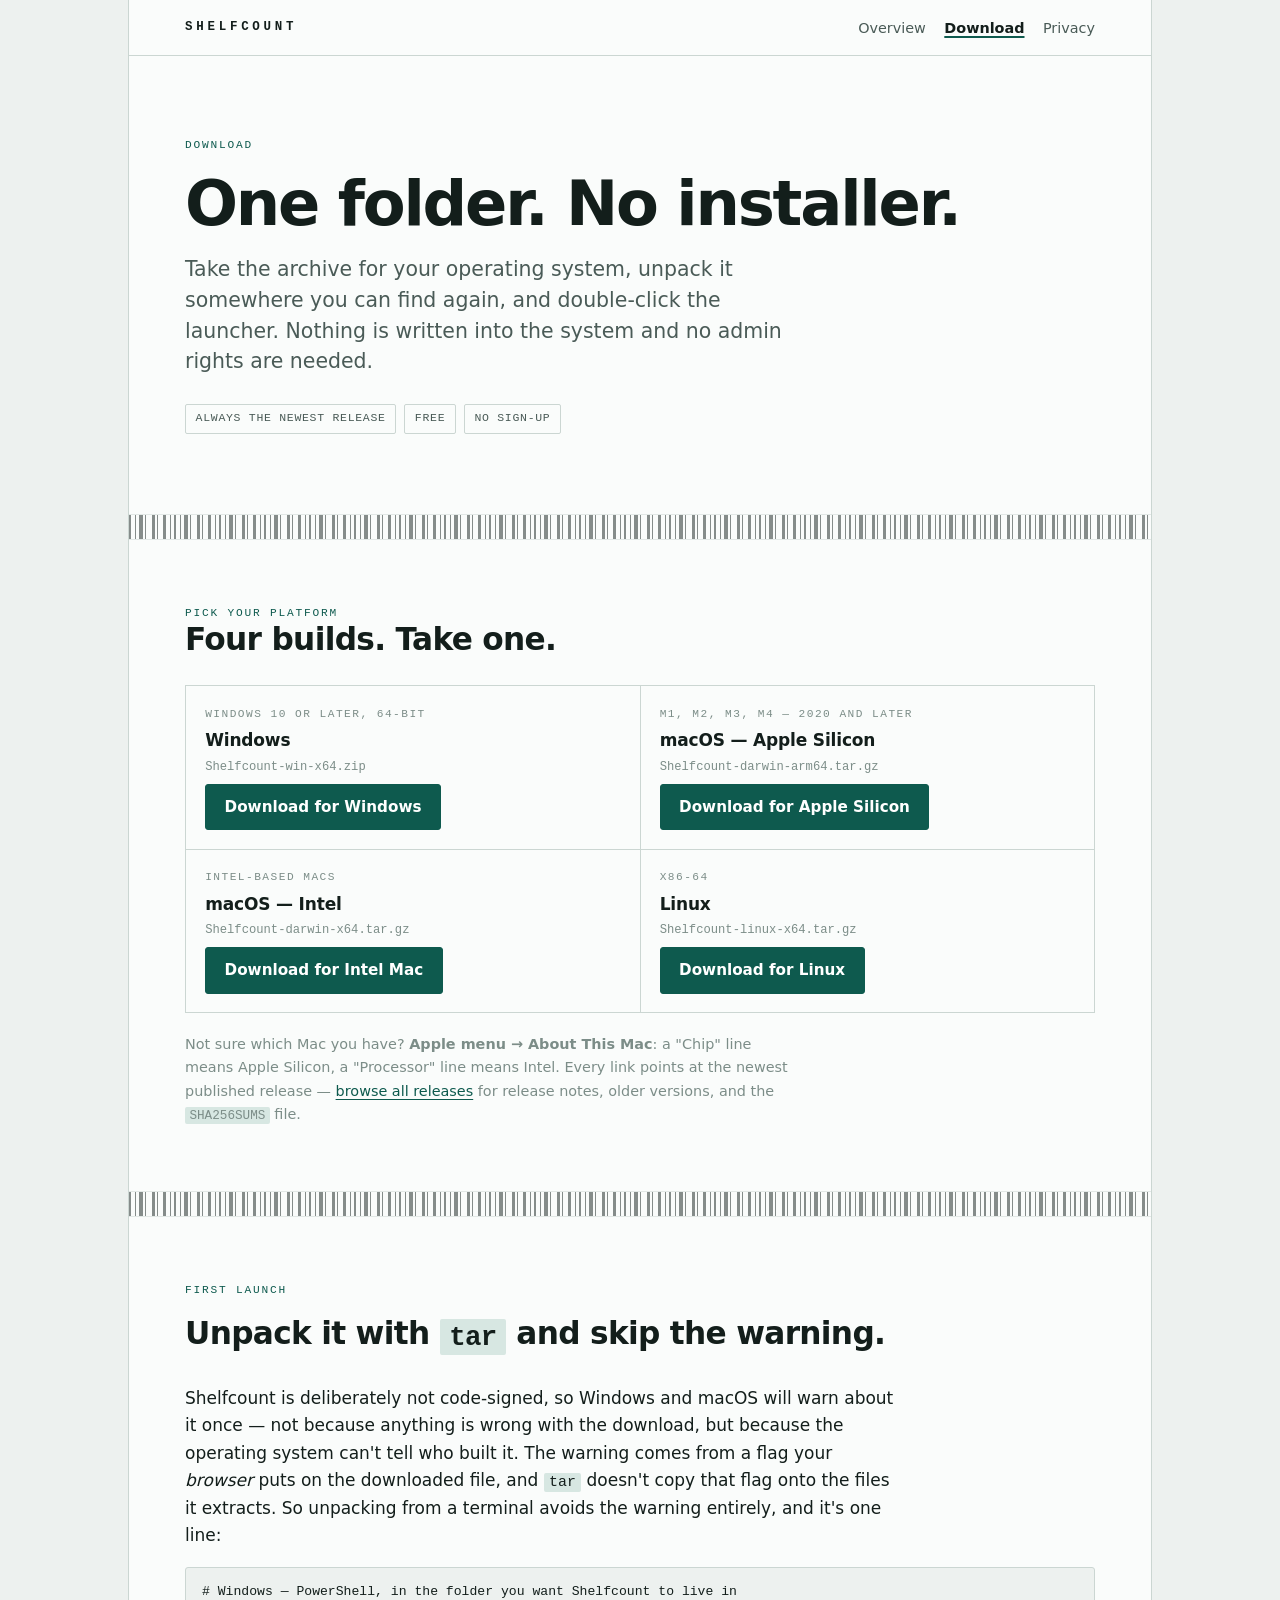
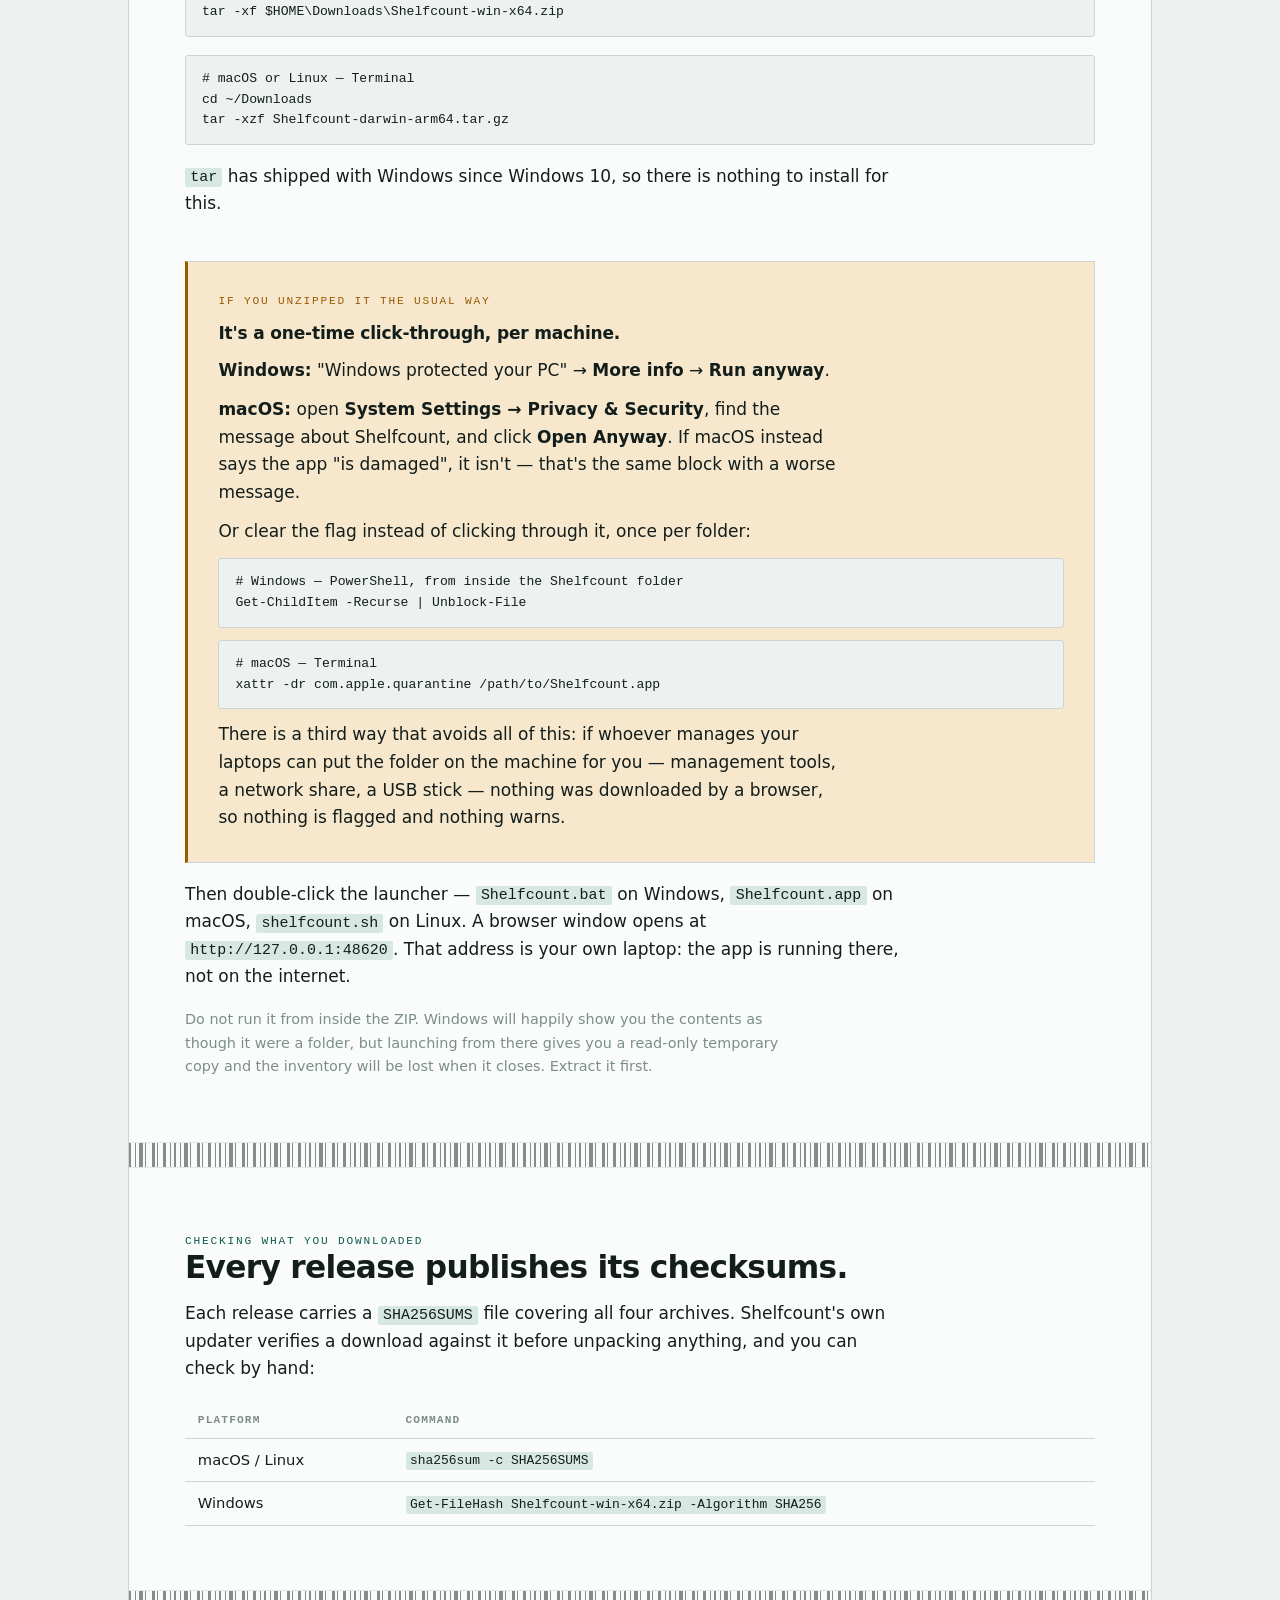
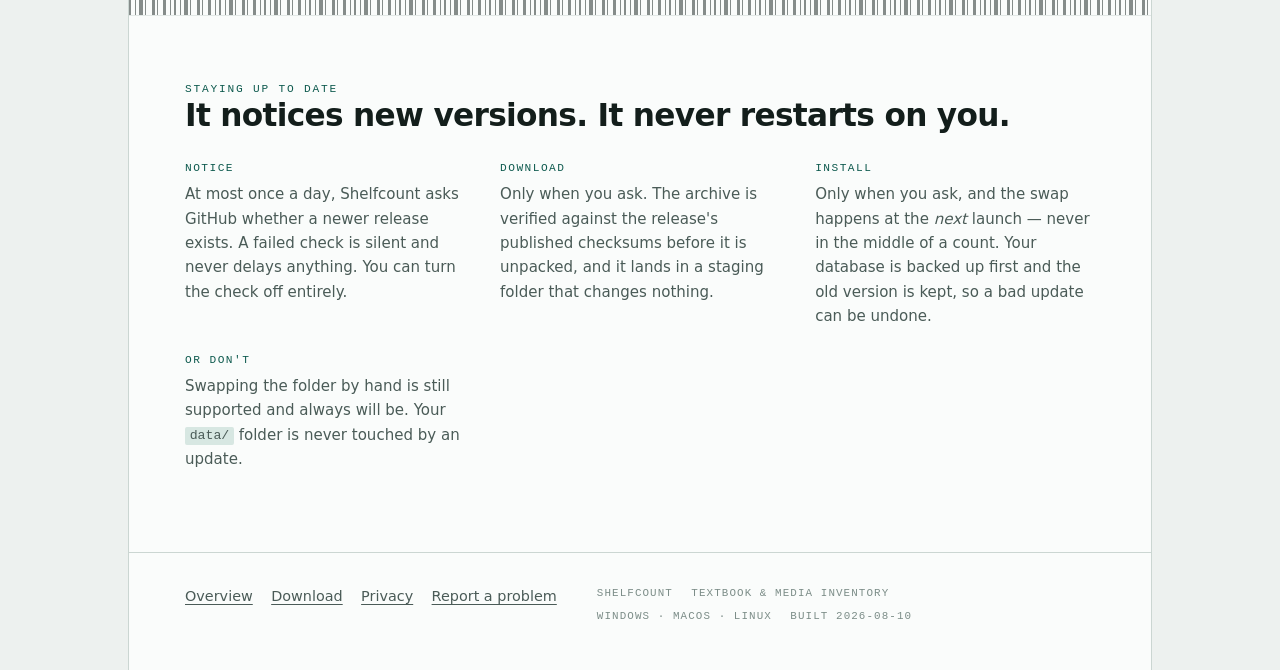
==== download.html @ c69e8dbd "Publish site from evansmith1377/inventory-manager@2b65c4a" ====
<!DOCTYPE html>
<html lang="en">
<head>
<meta charset="utf-8">
<meta name="viewport" content="width=device-width, initial-scale=1">
<title>Download Shelfcount — Windows, macOS, Linux</title>
<meta name="description" content="Download the Shelfcount release folder for Windows, macOS, or Linux. Nothing is installed, no admin rights are needed, and the whole app lives in one folder.">
<link rel="canonical" href="https://evansmith1377.github.io/shelfcount/download.html">
<link rel="icon" href="favicon.svg" type="image/svg+xml">
<meta property="og:type" content="website">
<meta property="og:site_name" content="Shelfcount">
<meta property="og:title" content="Download Shelfcount">
<meta property="og:description" content="Download the Shelfcount release folder for Windows, macOS, or Linux. Nothing is installed and no admin rights are needed.">
<meta property="og:url" content="https://evansmith1377.github.io/shelfcount/download.html">
<meta property="og:image" content="https://evansmith1377.github.io/shelfcount/og-image.png">
<meta property="og:image:type" content="image/png">
<meta property="og:image:width" content="1200">
<meta property="og:image:height" content="630">
<meta property="og:image:alt" content="Shelfcount: inventory the book room in an afternoon. Scan textbooks with a barcode scanner and walk out with a spreadsheet.">
<meta name="twitter:card" content="summary_large_image">
<link rel="stylesheet" href="styles.css">
</head>
<body>
<a class="skip-link" href="#main">Skip to content</a>

<div class="shell">

  <header class="site-header">
    <a class="wordmark" href="./">Shelfcount</a>
    <nav class="site-nav" aria-label="Main">
      <ul>
        <li><a href="./">Overview</a></li>
        <li><a href="download.html" aria-current="page">Download</a></li>
        <li><a href="privacy.html">Privacy</a></li>
      </ul>
    </nav>
  </header>

  <main id="main">

    <section class="hero stack">
      <p class="eyebrow">Download</p>
      <h1>One folder. No installer.</h1>
      <p class="lede">Take the archive for your operating system, unpack it somewhere you can find again, and double-click the launcher. Nothing is written into the system and no admin rights are needed.</p>
      <ul class="facts">
        <li>Always the newest release</li>
        <li>Free</li>
        <li>No sign-up</li>
      </ul>
    </section>

    <div class="barcode" role="presentation"></div>

    <section>
      <p class="eyebrow">Pick your platform</p>
      <h2>Four builds. Take one.</h2>
      <ul class="tiles">
        <li>
          <span class="label">Windows 10 or later, 64-bit</span>
          <h3>Windows</h3>
          <p class="filename">Shelfcount-win-x64.zip</p>
          <a class="btn btn-primary" href="https://github.com/evansmith1377/shelfcount/releases/latest/download/Shelfcount-win-x64.zip">Download for Windows</a>
        </li>
        <li>
          <span class="label">M1, M2, M3, M4 — 2020 and later</span>
          <h3>macOS — Apple Silicon</h3>
          <p class="filename">Shelfcount-darwin-arm64.tar.gz</p>
          <a class="btn btn-primary" href="https://github.com/evansmith1377/shelfcount/releases/latest/download/Shelfcount-darwin-arm64.tar.gz">Download for Apple Silicon</a>
        </li>
        <li>
          <span class="label">Intel-based Macs</span>
          <h3>macOS — Intel</h3>
          <p class="filename">Shelfcount-darwin-x64.tar.gz</p>
          <a class="btn btn-primary" href="https://github.com/evansmith1377/shelfcount/releases/latest/download/Shelfcount-darwin-x64.tar.gz">Download for Intel Mac</a>
        </li>
        <li>
          <span class="label">x86-64</span>
          <h3>Linux</h3>
          <p class="filename">Shelfcount-linux-x64.tar.gz</p>
          <a class="btn btn-primary" href="https://github.com/evansmith1377/shelfcount/releases/latest/download/Shelfcount-linux-x64.tar.gz">Download for Linux</a>
        </li>
      </ul>
      <p class="note after-grid">Not sure which Mac you have? <strong>Apple menu → About This Mac</strong>: a "Chip" line means Apple Silicon, a "Processor" line means Intel. Every link points at the newest published release — <a href="https://github.com/evansmith1377/shelfcount/releases">browse all releases</a> for release notes, older versions, and the <code>SHA256SUMS</code> file.</p>
    </section>

    <div class="barcode" role="presentation"></div>

    <section class="prose">
      <p class="eyebrow">First launch</p>
      <h2>Unpack it with <code>tar</code> and skip the warning.</h2>
      <p>Shelfcount is deliberately not code-signed, so Windows and macOS will warn about it once — not because anything is wrong with the download, but because the operating system can't tell who built it. The warning comes from a flag your <em>browser</em> puts on the downloaded file, and <code>tar</code> doesn't copy that flag onto the files it extracts. So unpacking from a terminal avoids the warning entirely, and it's one line:</p>

      <pre tabindex="0"><code># Windows — PowerShell, in the folder you want Shelfcount to live in
tar -xf $HOME\Downloads\Shelfcount-win-x64.zip</code></pre>

      <pre tabindex="0"><code># macOS or Linux — Terminal
cd ~/Downloads
tar -xzf Shelfcount-darwin-arm64.tar.gz</code></pre>

      <p><code>tar</code> has shipped with Windows since Windows 10, so there is nothing to install for this.</p>

      <div class="callout callout-signal">
        <p class="eyebrow">If you unzipped it the usual way</p>
        <h3>It's a one-time click-through, per machine.</h3>
        <p><strong>Windows:</strong> "Windows protected your PC" → <strong>More info</strong> → <strong>Run anyway</strong>.</p>
        <p><strong>macOS:</strong> open <strong>System Settings → Privacy &amp; Security</strong>, find the message about Shelfcount, and click <strong>Open Anyway</strong>. If macOS instead says the app "is damaged", it isn't — that's the same block with a worse message.</p>
        <p>Or clear the flag instead of clicking through it, once per folder:</p>

        <pre tabindex="0"><code># Windows — PowerShell, from inside the Shelfcount folder
Get-ChildItem -Recurse | Unblock-File</code></pre>

        <pre tabindex="0"><code># macOS — Terminal
xattr -dr com.apple.quarantine /path/to/Shelfcount.app</code></pre>

        <p>There is a third way that avoids all of this: if whoever manages your laptops can put the folder on the machine for you — management tools, a network share, a USB stick — nothing was downloaded by a browser, so nothing is flagged and nothing warns.</p>
      </div>

      <p>Then double-click the launcher — <code>Shelfcount.bat</code> on Windows, <code>Shelfcount.app</code> on macOS, <code>shelfcount.sh</code> on Linux. A browser window opens at <code>http://127.0.0.1:48620</code>. That address is your own laptop: the app is running there, not on the internet.</p>
      <p class="note">Do not run it from inside the ZIP. Windows will happily show you the contents as though it were a folder, but launching from there gives you a read-only temporary copy and the inventory will be lost when it closes. Extract it first.</p>
    </section>

    <div class="barcode" role="presentation"></div>

    <section>
      <p class="eyebrow">Checking what you downloaded</p>
      <h2>Every release publishes its checksums.</h2>
      <p>Each release carries a <code>SHA256SUMS</code> file covering all four archives. Shelfcount's own updater verifies a download against it before unpacking anything, and you can check by hand:</p>
      <div class="table-wrap">
        <table>
          <thead>
            <tr><th scope="col">Platform</th><th scope="col">Command</th></tr>
          </thead>
          <tbody>
            <tr><td>macOS / Linux</td><td><code>sha256sum -c SHA256SUMS</code></td></tr>
            <tr><td>Windows</td><td><code>Get-FileHash Shelfcount-win-x64.zip -Algorithm SHA256</code></td></tr>
          </tbody>
        </table>
      </div>
    </section>

    <div class="barcode" role="presentation"></div>

    <section>
      <p class="eyebrow">Staying up to date</p>
      <h2>It notices new versions. It never restarts on you.</h2>
      <dl class="needs">
        <div>
          <dt>Notice</dt>
          <dd>At most once a day, Shelfcount asks GitHub whether a newer release exists. A failed check is silent and never delays anything. You can turn the check off entirely.</dd>
        </div>
        <div>
          <dt>Download</dt>
          <dd>Only when you ask. The archive is verified against the release's published checksums before it is unpacked, and it lands in a staging folder that changes nothing.</dd>
        </div>
        <div>
          <dt>Install</dt>
          <dd>Only when you ask, and the swap happens at the <em>next</em> launch — never in the middle of a count. Your database is backed up first and the old version is kept, so a bad update can be undone.</dd>
        </div>
        <div>
          <dt>Or don't</dt>
          <dd>Swapping the folder by hand is still supported and always will be. Your <code>data/</code> folder is never touched by an update.</dd>
        </div>
      </dl>
    </section>

  </main>

  <footer class="site-footer">
    <nav aria-label="Footer">
      <ul>
        <li><a href="./">Overview</a></li>
        <li><a href="download.html">Download</a></li>
        <li><a href="privacy.html">Privacy</a></li>
        <li><a href="https://github.com/evansmith1377/shelfcount/issues">Report a problem</a></li>
      </ul>
    </nav>
    <p class="colophon">
      <span>Shelfcount</span>
      <span>Textbook &amp; media inventory</span>
      <span>Windows · macOS · Linux</span>
      <span>Built 2026-08-10</span>
    </p>
  </footer>

</div>
</body>
</html>
---- styles.css ----
/*
 * Shelfcount marketing site.
 *
 * One stylesheet for the whole site — it is small enough that splitting it
 * would cost a round trip and buy nothing, and being one file means it is
 * cached once and every subsequent page is free.
 *
 * The design language is inherited from docs/marketing-one-pager.html: the
 * same palette, the same mono eyebrows, the same barcode rule as the one
 * recurring motif. The site and the hand-out should look like the same thing.
 */

:root {
  color-scheme: light dark;

  --ground: #edf1ef;
  --surface: #fafcfb;
  --ink: #131e1b;
  --ink-soft: #4a5b57;
  --ink-faint: #7c8d88;
  --rule: #cbd6d2;
  --accent: #0e5a4e;
  --accent-ink: #ffffff;
  --accent-soft: #d7e7e2;
  --signal: #9a5b00;
  --signal-soft: #f6e7cd;

  --f-display: 'Helvetica Neue', 'Segoe UI', ui-sans-serif, system-ui, sans-serif;
  --f-body: ui-sans-serif, system-ui, -apple-system, 'Segoe UI', Roboto, sans-serif;
  --f-mono: ui-monospace, 'SF Mono', 'Cascadia Mono', 'Roboto Mono', Menlo, Consolas, monospace;

  --measure: 66ch;
  --pad: clamp(1.25rem, 5vw, 3.5rem);
  --shell: 64rem;
}

@media (prefers-color-scheme: dark) {
  :root {
    --ground: #0c1513;
    --surface: #14201d;
    --ink: #e2eae7;
    --ink-soft: #a6b5b0;
    --ink-faint: #74847f;
    --rule: #273632;
    --accent: #5cc5ac;
    --accent-ink: #08110f;
    --accent-soft: #1b2f2a;
    --signal: #d9a253;
    --signal-soft: #2e2519;
  }
}

*,
*::before,
*::after {
  box-sizing: border-box;
}

html {
  -webkit-text-size-adjust: 100%;
  scroll-behavior: smooth;
  /* Anchored sections must clear the sticky header. */
  scroll-padding-block-start: 5rem;
}

@media (prefers-reduced-motion: reduce) {
  html {
    scroll-behavior: auto;
  }
  *,
  *::before,
  *::after {
    animation-duration: 0.01ms !important;
    animation-iteration-count: 1 !important;
    transition-duration: 0.01ms !important;
  }
}

body {
  margin: 0;
  background: var(--ground);
  color: var(--ink);
  font-family: var(--f-body);
  font-size: clamp(1rem, 0.97rem + 0.15vw, 1.0625rem);
  line-height: 1.62;
  font-variant-numeric: tabular-nums;
}

/* The page is a single column on a tinted ground, the way the one-pager is. */
.shell {
  max-inline-size: var(--shell);
  margin-inline: auto;
  background: var(--surface);
  border-inline: 1px solid var(--rule);
  min-block-size: 100dvb;
}

section {
  padding: clamp(2.5rem, 6vw, 4rem) var(--pad);
}

h1,
h2,
h3 {
  font-family: var(--f-display);
  text-wrap: balance;
  margin: 0;
}

h1 {
  font-size: clamp(2.3rem, 1.4rem + 4.2vw, 3.9rem);
  font-weight: 800;
  letter-spacing: -0.035em;
  line-height: 1.02;
}

h2 {
  font-size: clamp(1.45rem, 1.2rem + 1.15vw, 1.95rem);
  font-weight: 750;
  letter-spacing: -0.022em;
  line-height: 1.14;
}

h3 {
  font-size: 1.0625rem;
  font-weight: 700;
  letter-spacing: -0.01em;
  line-height: 1.3;
}

p {
  margin: 0;
  max-inline-size: var(--measure);
}

a {
  color: var(--accent);
  text-underline-offset: 0.18em;
}
a:hover {
  text-decoration-thickness: 2px;
}

:focus-visible {
  outline: 2px solid var(--accent);
  outline-offset: 2px;
  border-radius: 2px;
}

code {
  font-family: var(--f-mono);
  font-size: 0.88em;
  background: var(--accent-soft);
  padding: 0.1em 0.35em;
  border-radius: 2px;
}

pre {
  font-family: var(--f-mono);
  font-size: 0.82rem;
  line-height: 1.55;
  background: var(--ground);
  border: 1px solid var(--rule);
  border-radius: 3px;
  padding: 0.85rem 1rem;
  margin: 0;
  overflow-x: auto;
}

pre code {
  background: none;
  padding: 0;
  font-size: inherit;
}

.skip-link {
  position: absolute;
  inset-block-start: 0;
  inset-inline-start: 0;
  transform: translateY(-120%);
  background: var(--accent);
  color: var(--accent-ink);
  padding: 0.6rem 1rem;
  z-index: 10;
  text-decoration: none;
}

.skip-link:focus-visible {
  transform: translateY(0);
}

/* ---- the barcode rule: the one recurring motif ---- */
.barcode {
  block-size: 26px;
  border-block: 1px solid var(--rule);
  background-image: repeating-linear-gradient(
    90deg,
    var(--ink) 0 2px,
    transparent 2px 6px,
    var(--ink) 6px 7px,
    transparent 7px 10px,
    var(--ink) 10px 14px,
    transparent 14px 16px,
    var(--ink) 16px 17px,
    transparent 17px 23px,
    var(--ink) 23px 26px,
    transparent 26px 28px,
    var(--ink) 28px 29px,
    transparent 29px 34px,
    var(--ink) 34px 37px,
    transparent 37px 41px,
    var(--ink) 41px 42px,
    transparent 42px 45px
  );
  opacity: 0.5;
}

/* ---- header ---- */
.site-header {
  position: sticky;
  inset-block-start: 0;
  z-index: 5;
  background: color-mix(in srgb, var(--surface) 88%, transparent);
  backdrop-filter: blur(8px);
  border-block-end: 1px solid var(--rule);
  display: flex;
  flex-wrap: wrap;
  align-items: center;
  gap: 0.5rem 1.5rem;
  padding: 0.85rem var(--pad);
}

.wordmark {
  font-family: var(--f-mono);
  font-size: 0.78rem;
  letter-spacing: 0.3em;
  text-transform: uppercase;
  color: var(--ink);
  text-decoration: none;
  font-weight: 600;
}

.site-nav {
  margin-inline-start: auto;
}

.site-nav ul {
  display: flex;
  flex-wrap: wrap;
  gap: 0.4rem 1.15rem;
  margin: 0;
  padding: 0;
  list-style: none;
}

.site-nav a {
  font-size: 0.9rem;
  color: var(--ink-soft);
  text-decoration: none;
}

.site-nav a:hover {
  color: var(--ink);
  text-decoration: underline;
}

.site-nav a[aria-current='page'] {
  color: var(--ink);
  font-weight: 600;
  text-decoration: underline;
  text-decoration-color: var(--accent);
  text-decoration-thickness: 2px;
}

/* ---- shared bits ---- */
.eyebrow {
  font-family: var(--f-mono);
  font-size: 0.7rem;
  text-transform: uppercase;
  letter-spacing: 0.16em;
  color: var(--accent);
  margin: 0;
}

.stack {
  display: flex;
  flex-direction: column;
  gap: 1.15rem;
}

.lede {
  font-size: clamp(1.08rem, 1rem + 0.4vw, 1.28rem);
  color: var(--ink-soft);
  line-height: 1.5;
  max-inline-size: 48ch;
}

.note {
  font-size: 0.9rem;
  color: var(--ink-faint);
}

/* A paragraph straight under a heading in a section that isn't a .stack. */
section:not(.stack) > h2 + p {
  margin-block-start: 0.9rem;
}

/* A trailing footnote under a grid. */
.after-grid {
  margin-block-start: 1.25rem;
}

.btn-row {
  display: flex;
  flex-wrap: wrap;
  gap: 0.7rem;
  margin-block-start: 0.4rem;
}

.btn {
  display: inline-flex;
  align-items: center;
  gap: 0.45rem;
  padding: 0.62rem 1.15rem;
  border: 1px solid var(--accent);
  border-radius: 3px;
  font-size: 0.95rem;
  font-weight: 600;
  text-decoration: none;
  color: var(--accent);
  background: transparent;
}

.btn-primary {
  background: var(--accent);
  color: var(--accent-ink);
}
.btn:hover {
  border-color: var(--ink);
}
.btn-primary:hover {
  background: var(--ink);
  border-color: var(--ink);
  color: var(--surface);
}

.facts {
  display: flex;
  flex-wrap: wrap;
  gap: 0.5rem;
  padding: 0;
  margin: 0.5rem 0 0;
  list-style: none;
}

.facts li {
  font-family: var(--f-mono);
  font-size: 0.72rem;
  letter-spacing: 0.06em;
  text-transform: uppercase;
  color: var(--ink-soft);
  border: 1px solid var(--rule);
  border-radius: 2px;
  padding: 0.3rem 0.6rem;
}

/* ---- hero ---- */
.hero {
  padding-block: clamp(2.75rem, 7vw, 5rem);
}

/* ---- numbered steps ---- */
.steps {
  counter-reset: step;
  display: grid;
  gap: 1.4rem;
  grid-template-columns: repeat(auto-fit, minmax(15rem, 1fr));
  margin-block-start: 1.9rem;
  padding: 0;
  list-style: none;
}

.steps > li {
  counter-increment: step;
  display: flex;
  flex-direction: column;
  gap: 0.5rem;
  padding-block-start: 1rem;
  border-block-start: 2px solid var(--accent);
}

.steps > li::before {
  content: counter(step, decimal-leading-zero);
  font-family: var(--f-mono);
  font-size: 0.72rem;
  letter-spacing: 0.1em;
  color: var(--accent);
}

.steps p {
  font-size: 0.95rem;
  color: var(--ink-soft);
}

/* ---- feature grid ---- */
.features {
  display: grid;
  gap: 1.6rem 2.2rem;
  grid-template-columns: repeat(auto-fit, minmax(16rem, 1fr));
  margin-block-start: 1.9rem;
  padding: 0;
  list-style: none;
}

.features > li {
  display: flex;
  flex-direction: column;
  gap: 0.35rem;
}
.features p {
  font-size: 0.94rem;
  color: var(--ink-soft);
}

/* ---- callout ---- */
.callout {
  background: var(--accent-soft);
  border: 1px solid var(--rule);
  border-inline-start: 3px solid var(--accent);
  padding: clamp(1.25rem, 3vw, 1.9rem);
  display: flex;
  flex-direction: column;
  gap: 0.75rem;
  margin-block-start: 1.6rem;
}

.callout p {
  max-inline-size: 58ch;
}

.callout-signal {
  background: var(--signal-soft);
  border-inline-start-color: var(--signal);
}

.callout-signal .eyebrow {
  color: var(--signal);
}

/* ---- hairline card grid (what you can count, downloads) ---- */
/*
 * The 1px gap over a ruled background is what draws the hairlines, which
 * means an unfilled cell in the last row shows as a grey block. Every grid
 * that uses this holds two or four tiles, so a 22rem minimum keeps it to one
 * or two columns and the rows always come out full.
 */
.tiles {
  display: grid;
  gap: 1px;
  grid-template-columns: repeat(auto-fit, minmax(min(100%, 22rem), 1fr));
  background: var(--rule);
  border: 1px solid var(--rule);
  margin-block-start: 1.75rem;
  padding: 0;
  list-style: none;
}

.tiles > li {
  background: var(--surface);
  padding: 1.15rem 1.2rem;
  display: flex;
  flex-direction: column;
  gap: 0.4rem;
}

.tiles .label {
  font-family: var(--f-mono);
  font-size: 0.7rem;
  text-transform: uppercase;
  letter-spacing: 0.13em;
  color: var(--ink-faint);
}

.tiles p {
  font-size: 0.92rem;
  color: var(--ink-soft);
}
.tiles .btn {
  margin-block-start: auto;
  align-self: flex-start;
}
.tiles .filename {
  font-family: var(--f-mono);
  font-size: 0.76rem;
  color: var(--ink-faint);
  overflow-wrap: anywhere;
}

/* ---- definition grids ---- */
.needs {
  display: grid;
  gap: 1.4rem 2.2rem;
  grid-template-columns: repeat(auto-fit, minmax(17rem, 1fr));
  margin-block-start: 1.6rem;
}

.needs dt {
  font-family: var(--f-mono);
  font-size: 0.7rem;
  text-transform: uppercase;
  letter-spacing: 0.13em;
  color: var(--accent);
  margin-block-end: 0.3rem;
}

.needs dd {
  margin: 0;
  font-size: 0.94rem;
  color: var(--ink-soft);
}

/* ---- roadmap ---- */
.later {
  display: grid;
  gap: 1.25rem 2.2rem;
  grid-template-columns: repeat(auto-fit, minmax(17rem, 1fr));
  margin-block-start: 1.5rem;
  padding: 0;
  list-style: none;
}

.later > li {
  display: flex;
  flex-direction: column;
  gap: 0.3rem;
}
.later p {
  font-size: 0.94rem;
  color: var(--ink-soft);
}

.tag {
  align-self: flex-start;
  font-family: var(--f-mono);
  font-size: 0.66rem;
  text-transform: uppercase;
  letter-spacing: 0.13em;
  padding: 0.2rem 0.45rem;
  border-radius: 2px;
  background: var(--signal-soft);
  color: var(--signal);
}

/* ---- prose sections (privacy, download steps) ---- */
.prose {
  display: flex;
  flex-direction: column;
  gap: 1.1rem;
}
.prose ul,
.prose ol {
  margin: 0;
  padding-inline-start: 1.35rem;
  max-inline-size: var(--measure);
}
.prose li {
  margin-block-end: 0.45rem;
}

/* Wide content must scroll inside itself, never the page. */
.table-wrap {
  overflow-x: auto;
  margin-block-start: 1.2rem;
}

table {
  border-collapse: collapse;
  inline-size: 100%;
  min-inline-size: 30rem;
  font-size: 0.92rem;
}

th,
td {
  text-align: start;
  padding: 0.55rem 0.8rem;
  border-block-end: 1px solid var(--rule);
  vertical-align: top;
}

th {
  font-family: var(--f-mono);
  font-size: 0.7rem;
  text-transform: uppercase;
  letter-spacing: 0.1em;
  color: var(--ink-faint);
  font-weight: 600;
}

/* ---- footer ---- */
.site-footer {
  padding: 2rem var(--pad) 3rem;
  border-block-start: 1px solid var(--rule);
  display: flex;
  flex-wrap: wrap;
  gap: 1rem 2.5rem;
  align-items: flex-start;
}

.site-footer ul {
  display: flex;
  flex-wrap: wrap;
  gap: 0.35rem 1.15rem;
  margin: 0;
  padding: 0;
  list-style: none;
  font-size: 0.9rem;
}

.site-footer a {
  color: var(--ink-soft);
}

.colophon {
  font-family: var(--f-mono);
  font-size: 0.68rem;
  letter-spacing: 0.1em;
  text-transform: uppercase;
  color: var(--ink-faint);
  display: flex;
  flex-wrap: wrap;
  gap: 0.3rem 1.15rem;
  inline-size: 100%;
}

@media print {
  body {
    background: #fff;
  }
  .shell {
    border: 0;
    max-inline-size: none;
  }
  .site-header,
  .site-nav,
  .skip-link {
    display: none;
  }
  section {
    padding-block: 1.3rem;
    break-inside: avoid;
  }
  .btn {
    border: 0;
    padding: 0;
  }
}
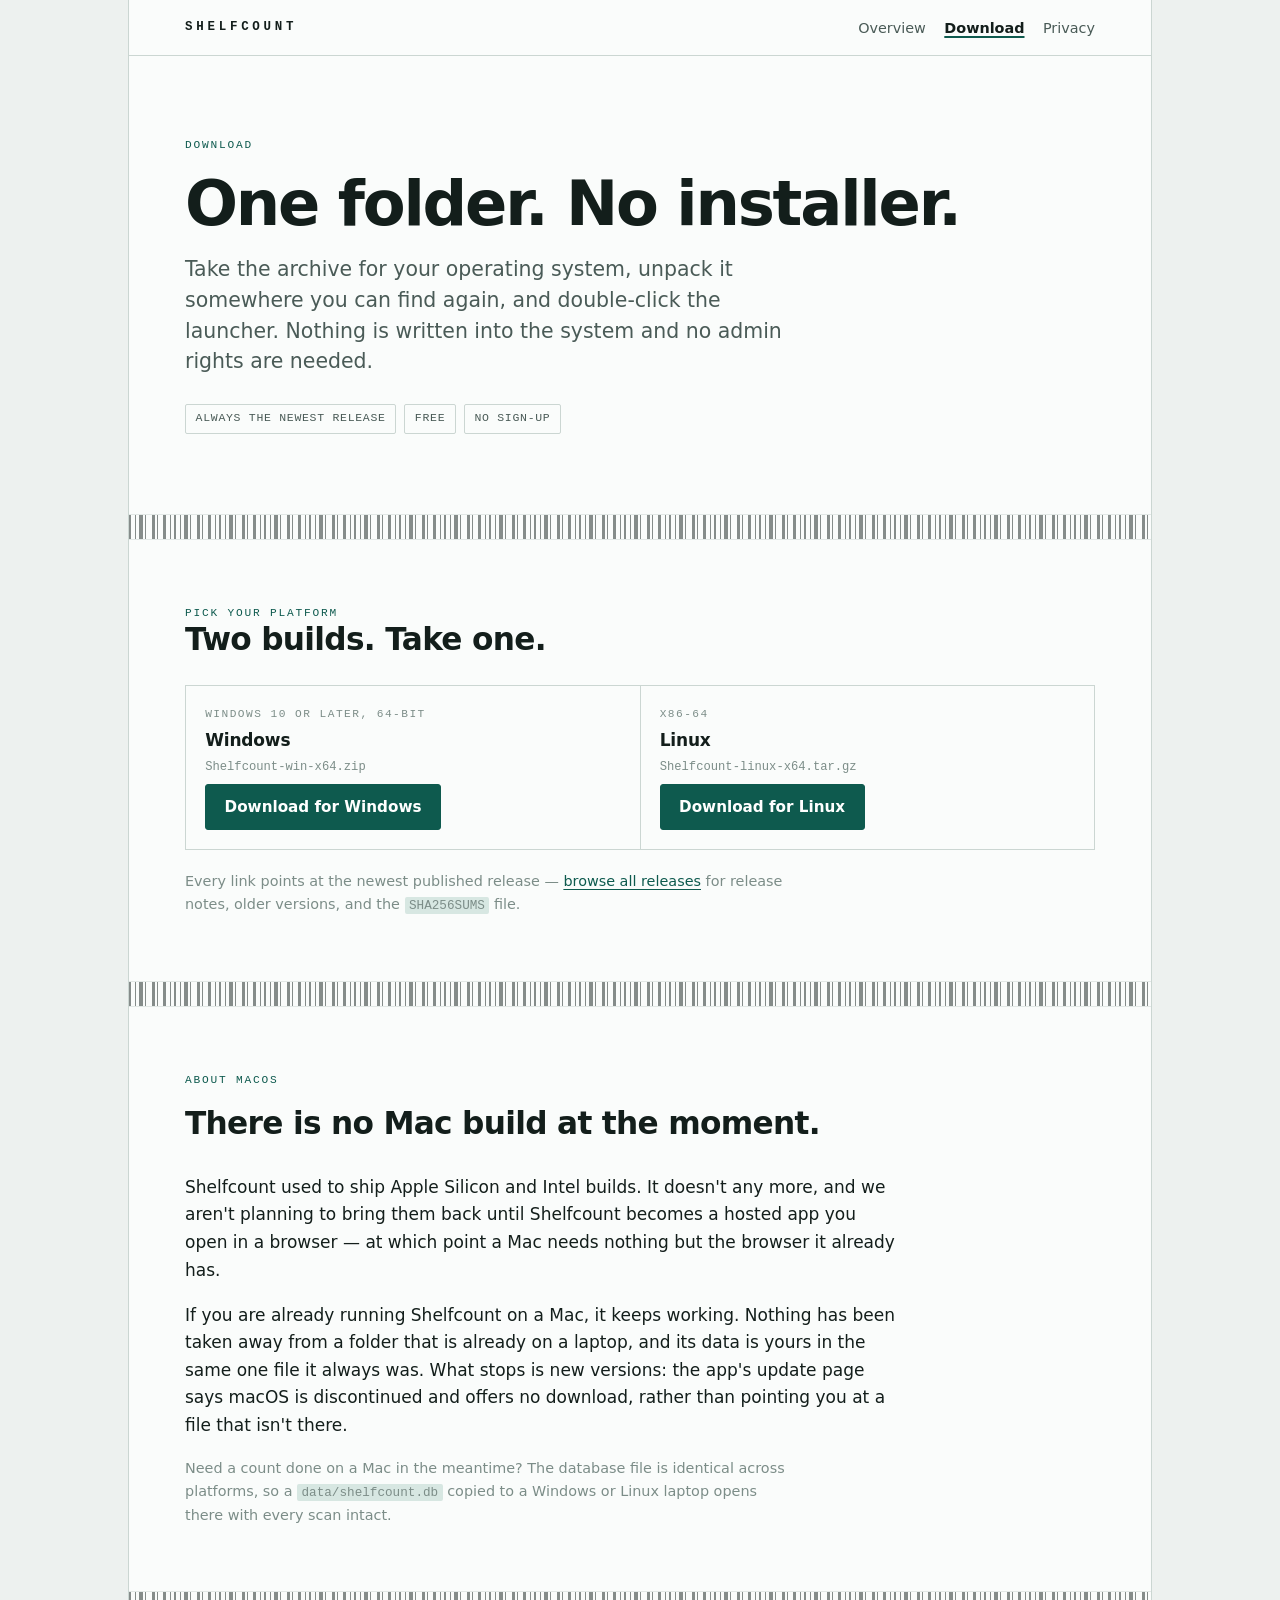
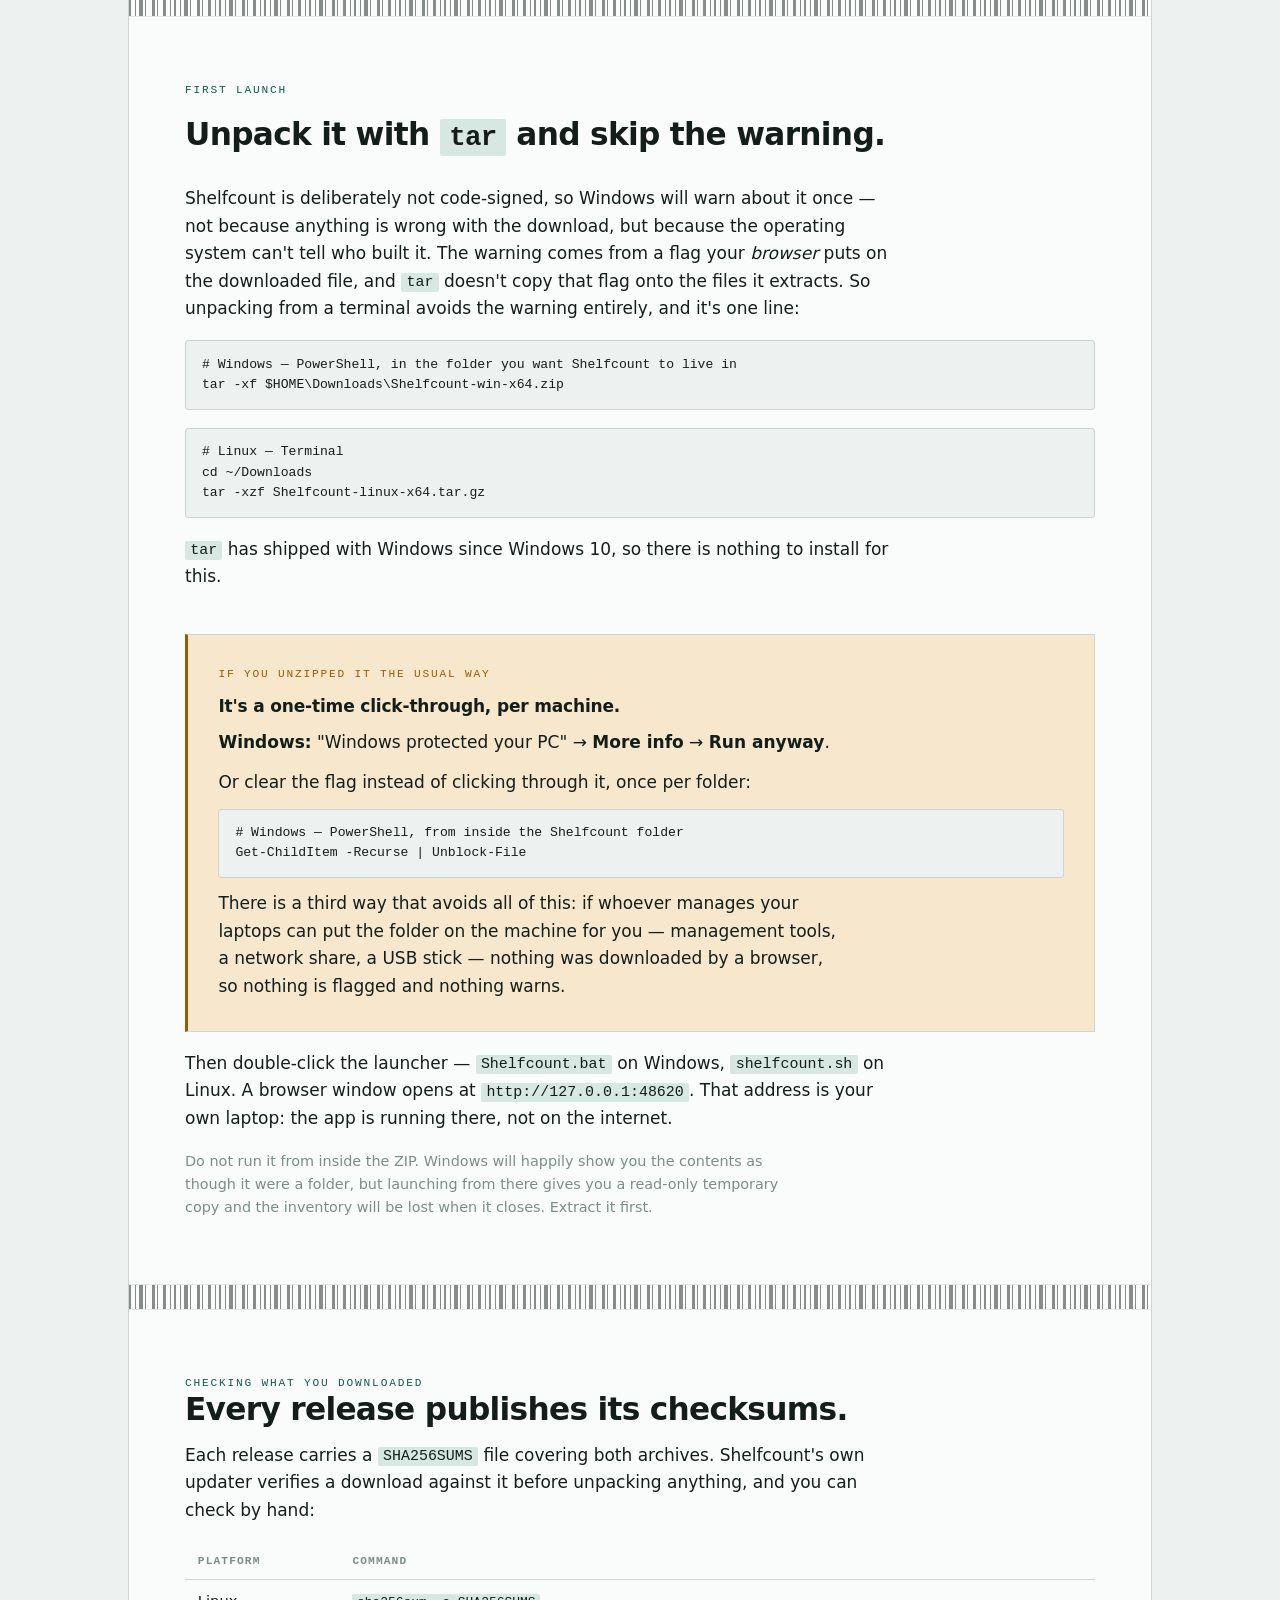
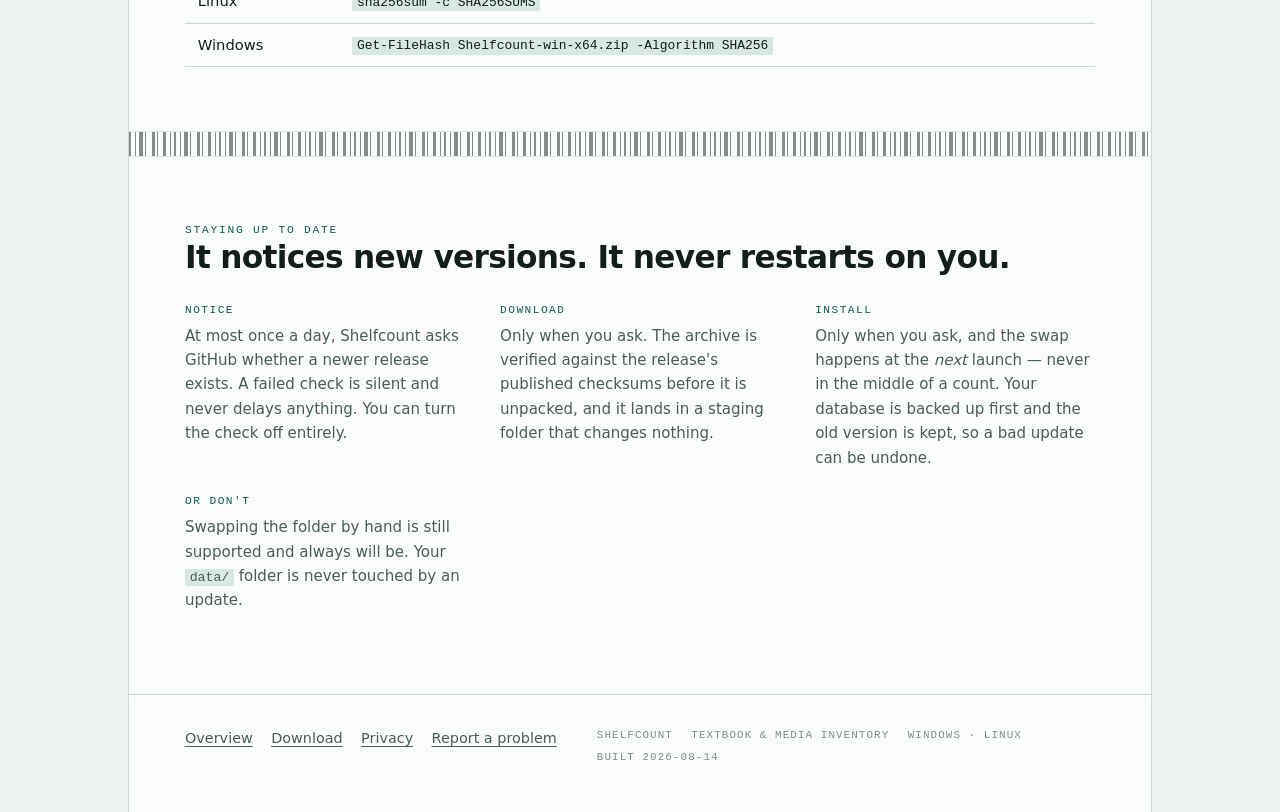
==== commit a13db772: "Publish site from evansmith1377/inventory-manager@f27f60d" ====
--- a/download.html
+++ b/download.html
@@ -3,14 +3,14 @@
 <head>
 <meta charset="utf-8">
 <meta name="viewport" content="width=device-width, initial-scale=1">
-<title>Download Shelfcount — Windows, macOS, Linux</title>
-<meta name="description" content="Download the Shelfcount release folder for Windows, macOS, or Linux. Nothing is installed, no admin rights are needed, and the whole app lives in one folder.">
+<title>Download Shelfcount — Windows, Linux</title>
+<meta name="description" content="Download the Shelfcount release folder for Windows or Linux. Nothing is installed, no admin rights are needed, and the whole app lives in one folder.">
 <link rel="canonical" href="https://evansmith1377.github.io/shelfcount/download.html">
 <link rel="icon" href="favicon.svg" type="image/svg+xml">
 <meta property="og:type" content="website">
 <meta property="og:site_name" content="Shelfcount">
 <meta property="og:title" content="Download Shelfcount">
-<meta property="og:description" content="Download the Shelfcount release folder for Windows, macOS, or Linux. Nothing is installed and no admin rights are needed.">
+<meta property="og:description" content="Download the Shelfcount release folder for Windows or Linux. Nothing is installed and no admin rights are needed.">
 <meta property="og:url" content="https://evansmith1377.github.io/shelfcount/download.html">
 <meta property="og:image" content="https://evansmith1377.github.io/shelfcount/og-image.png">
 <meta property="og:image:type" content="image/png">
@@ -53,7 +53,7 @@
 
     <section>
       <p class="eyebrow">Pick your platform</p>
-      <h2>Four builds. Take one.</h2>
+      <h2>Two builds. Take one.</h2>
       <ul class="tiles">
         <li>
           <span class="label">Windows 10 or later, 64-bit</span>
@@ -62,25 +62,23 @@
           <a class="btn btn-primary" href="https://github.com/evansmith1377/shelfcount/releases/latest/download/Shelfcount-win-x64.zip">Download for Windows</a>
         </li>
         <li>
-          <span class="label">M1, M2, M3, M4 — 2020 and later</span>
-          <h3>macOS — Apple Silicon</h3>
-          <p class="filename">Shelfcount-darwin-arm64.tar.gz</p>
-          <a class="btn btn-primary" href="https://github.com/evansmith1377/shelfcount/releases/latest/download/Shelfcount-darwin-arm64.tar.gz">Download for Apple Silicon</a>
-        </li>
-        <li>
-          <span class="label">Intel-based Macs</span>
-          <h3>macOS — Intel</h3>
-          <p class="filename">Shelfcount-darwin-x64.tar.gz</p>
-          <a class="btn btn-primary" href="https://github.com/evansmith1377/shelfcount/releases/latest/download/Shelfcount-darwin-x64.tar.gz">Download for Intel Mac</a>
-        </li>
-        <li>
           <span class="label">x86-64</span>
           <h3>Linux</h3>
           <p class="filename">Shelfcount-linux-x64.tar.gz</p>
           <a class="btn btn-primary" href="https://github.com/evansmith1377/shelfcount/releases/latest/download/Shelfcount-linux-x64.tar.gz">Download for Linux</a>
         </li>
       </ul>
-      <p class="note after-grid">Not sure which Mac you have? <strong>Apple menu → About This Mac</strong>: a "Chip" line means Apple Silicon, a "Processor" line means Intel. Every link points at the newest published release — <a href="https://github.com/evansmith1377/shelfcount/releases">browse all releases</a> for release notes, older versions, and the <code>SHA256SUMS</code> file.</p>
+      <p class="note after-grid">Every link points at the newest published release — <a href="https://github.com/evansmith1377/shelfcount/releases">browse all releases</a> for release notes, older versions, and the <code>SHA256SUMS</code> file.</p>
+    </section>
+
+    <div class="barcode" role="presentation"></div>
+
+    <section class="prose">
+      <p class="eyebrow">About macOS</p>
+      <h2>There is no Mac build at the moment.</h2>
+      <p>Shelfcount used to ship Apple Silicon and Intel builds. It doesn't any more, and we aren't planning to bring them back until Shelfcount becomes a hosted app you open in a browser — at which point a Mac needs nothing but the browser it already has.</p>
+      <p>If you are already running Shelfcount on a Mac, it keeps working. Nothing has been taken away from a folder that is already on a laptop, and its data is yours in the same one file it always was. What stops is new versions: the app's update page says macOS is discontinued and offers no download, rather than pointing you at a file that isn't there.</p>
+      <p class="note">Need a count done on a Mac in the meantime? The database file is identical across platforms, so a <code>data/shelfcount.db</code> copied to a Windows or Linux laptop opens there with every scan intact.</p>
     </section>
 
     <div class="barcode" role="presentation"></div>
@@ -88,14 +86,14 @@
     <section class="prose">
       <p class="eyebrow">First launch</p>
       <h2>Unpack it with <code>tar</code> and skip the warning.</h2>
-      <p>Shelfcount is deliberately not code-signed, so Windows and macOS will warn about it once — not because anything is wrong with the download, but because the operating system can't tell who built it. The warning comes from a flag your <em>browser</em> puts on the downloaded file, and <code>tar</code> doesn't copy that flag onto the files it extracts. So unpacking from a terminal avoids the warning entirely, and it's one line:</p>
+      <p>Shelfcount is deliberately not code-signed, so Windows will warn about it once — not because anything is wrong with the download, but because the operating system can't tell who built it. The warning comes from a flag your <em>browser</em> puts on the downloaded file, and <code>tar</code> doesn't copy that flag onto the files it extracts. So unpacking from a terminal avoids the warning entirely, and it's one line:</p>
 
       <pre tabindex="0"><code># Windows — PowerShell, in the folder you want Shelfcount to live in
 tar -xf $HOME\Downloads\Shelfcount-win-x64.zip</code></pre>
 
-      <pre tabindex="0"><code># macOS or Linux — Terminal
+      <pre tabindex="0"><code># Linux — Terminal
 cd ~/Downloads
-tar -xzf Shelfcount-darwin-arm64.tar.gz</code></pre>
+tar -xzf Shelfcount-linux-x64.tar.gz</code></pre>
 
       <p><code>tar</code> has shipped with Windows since Windows 10, so there is nothing to install for this.</p>
 
@@ -103,19 +101,15 @@
         <p class="eyebrow">If you unzipped it the usual way</p>
         <h3>It's a one-time click-through, per machine.</h3>
         <p><strong>Windows:</strong> "Windows protected your PC" → <strong>More info</strong> → <strong>Run anyway</strong>.</p>
-        <p><strong>macOS:</strong> open <strong>System Settings → Privacy &amp; Security</strong>, find the message about Shelfcount, and click <strong>Open Anyway</strong>. If macOS instead says the app "is damaged", it isn't — that's the same block with a worse message.</p>
         <p>Or clear the flag instead of clicking through it, once per folder:</p>
 
         <pre tabindex="0"><code># Windows — PowerShell, from inside the Shelfcount folder
 Get-ChildItem -Recurse | Unblock-File</code></pre>
 
-        <pre tabindex="0"><code># macOS — Terminal
-xattr -dr com.apple.quarantine /path/to/Shelfcount.app</code></pre>
-
         <p>There is a third way that avoids all of this: if whoever manages your laptops can put the folder on the machine for you — management tools, a network share, a USB stick — nothing was downloaded by a browser, so nothing is flagged and nothing warns.</p>
       </div>
 
-      <p>Then double-click the launcher — <code>Shelfcount.bat</code> on Windows, <code>Shelfcount.app</code> on macOS, <code>shelfcount.sh</code> on Linux. A browser window opens at <code>http://127.0.0.1:48620</code>. That address is your own laptop: the app is running there, not on the internet.</p>
+      <p>Then double-click the launcher — <code>Shelfcount.bat</code> on Windows, <code>shelfcount.sh</code> on Linux. A browser window opens at <code>http://127.0.0.1:48620</code>. That address is your own laptop: the app is running there, not on the internet.</p>
       <p class="note">Do not run it from inside the ZIP. Windows will happily show you the contents as though it were a folder, but launching from there gives you a read-only temporary copy and the inventory will be lost when it closes. Extract it first.</p>
     </section>
 
@@ -124,14 +118,14 @@
     <section>
       <p class="eyebrow">Checking what you downloaded</p>
       <h2>Every release publishes its checksums.</h2>
-      <p>Each release carries a <code>SHA256SUMS</code> file covering all four archives. Shelfcount's own updater verifies a download against it before unpacking anything, and you can check by hand:</p>
+      <p>Each release carries a <code>SHA256SUMS</code> file covering both archives. Shelfcount's own updater verifies a download against it before unpacking anything, and you can check by hand:</p>
       <div class="table-wrap">
         <table>
           <thead>
             <tr><th scope="col">Platform</th><th scope="col">Command</th></tr>
           </thead>
           <tbody>
-            <tr><td>macOS / Linux</td><td><code>sha256sum -c SHA256SUMS</code></td></tr>
+            <tr><td>Linux</td><td><code>sha256sum -c SHA256SUMS</code></td></tr>
             <tr><td>Windows</td><td><code>Get-FileHash Shelfcount-win-x64.zip -Algorithm SHA256</code></td></tr>
           </tbody>
         </table>
@@ -177,8 +171,8 @@
     <p class="colophon">
       <span>Shelfcount</span>
       <span>Textbook &amp; media inventory</span>
-      <span>Windows · macOS · Linux</span>
-      <span>Built 2026-08-10</span>
+      <span>Windows · Linux</span>
+      <span>Built 2026-08-14</span>
     </p>
   </footer>
 
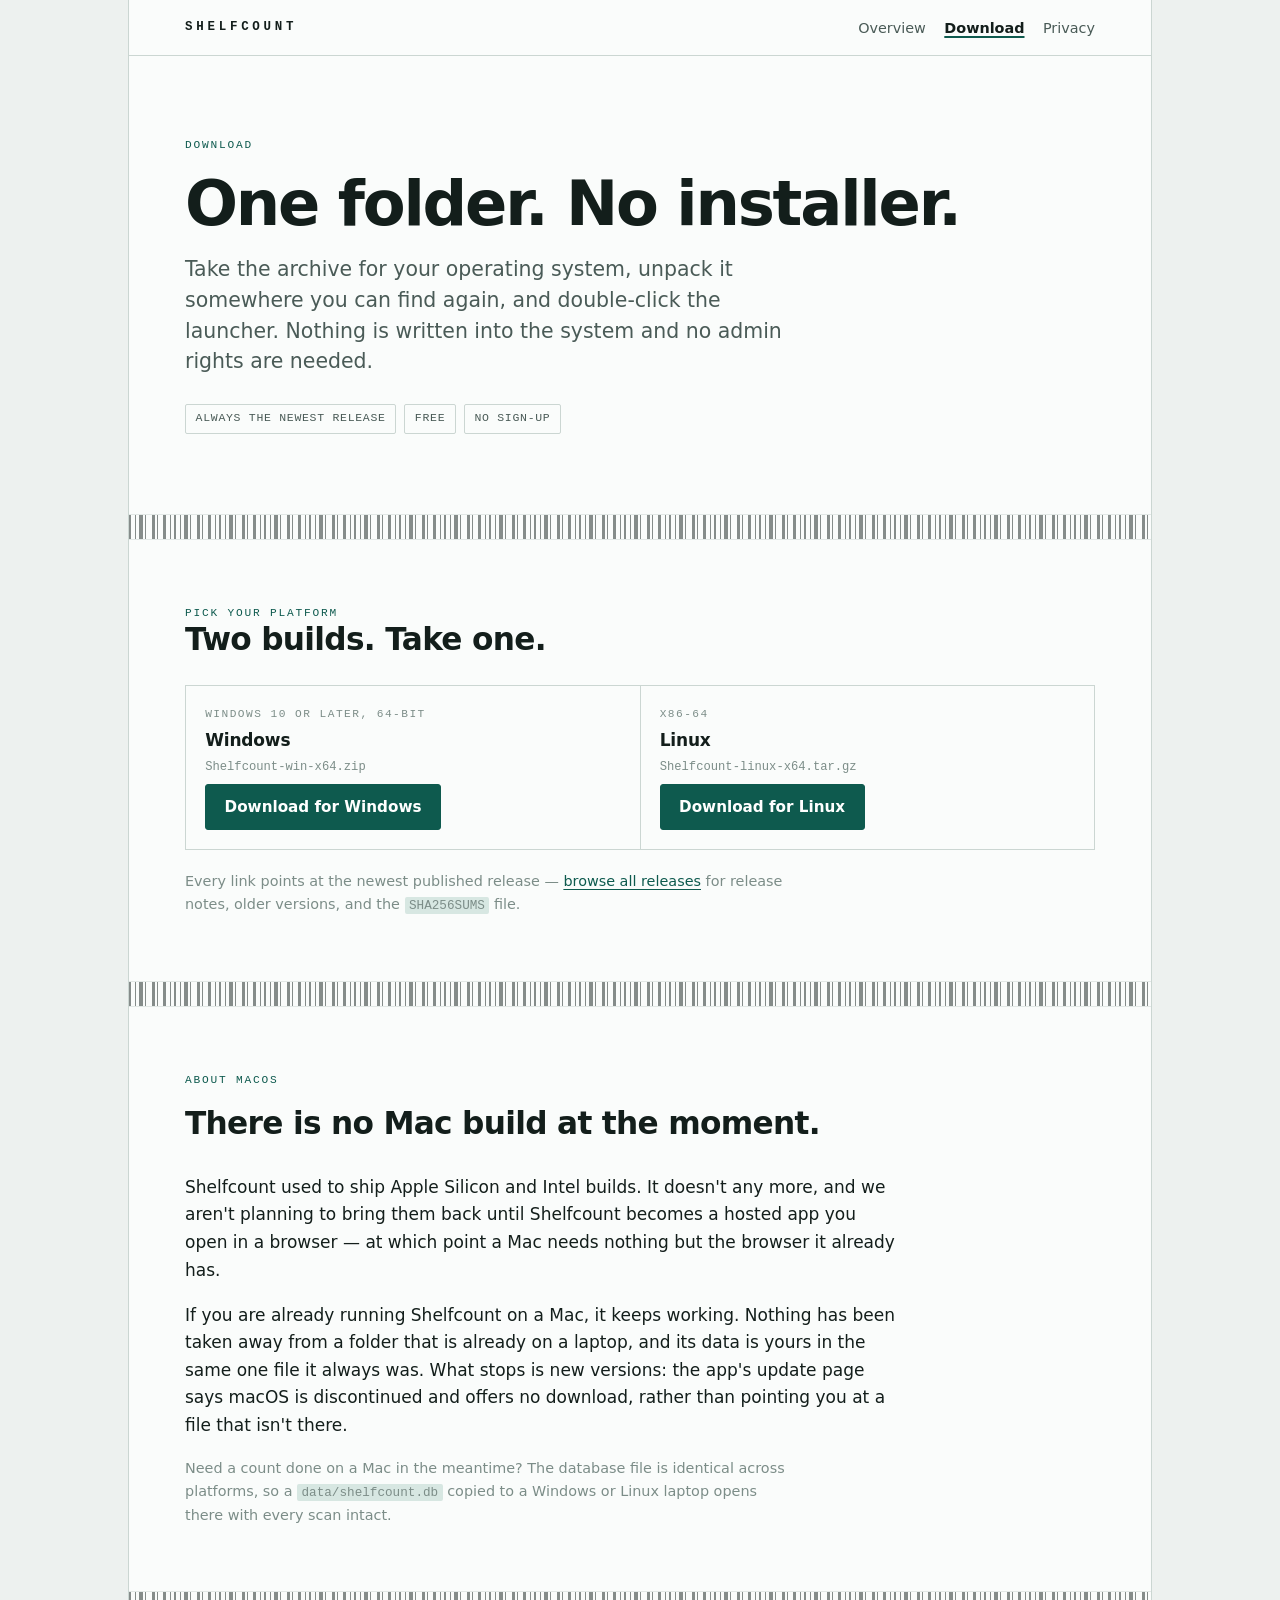
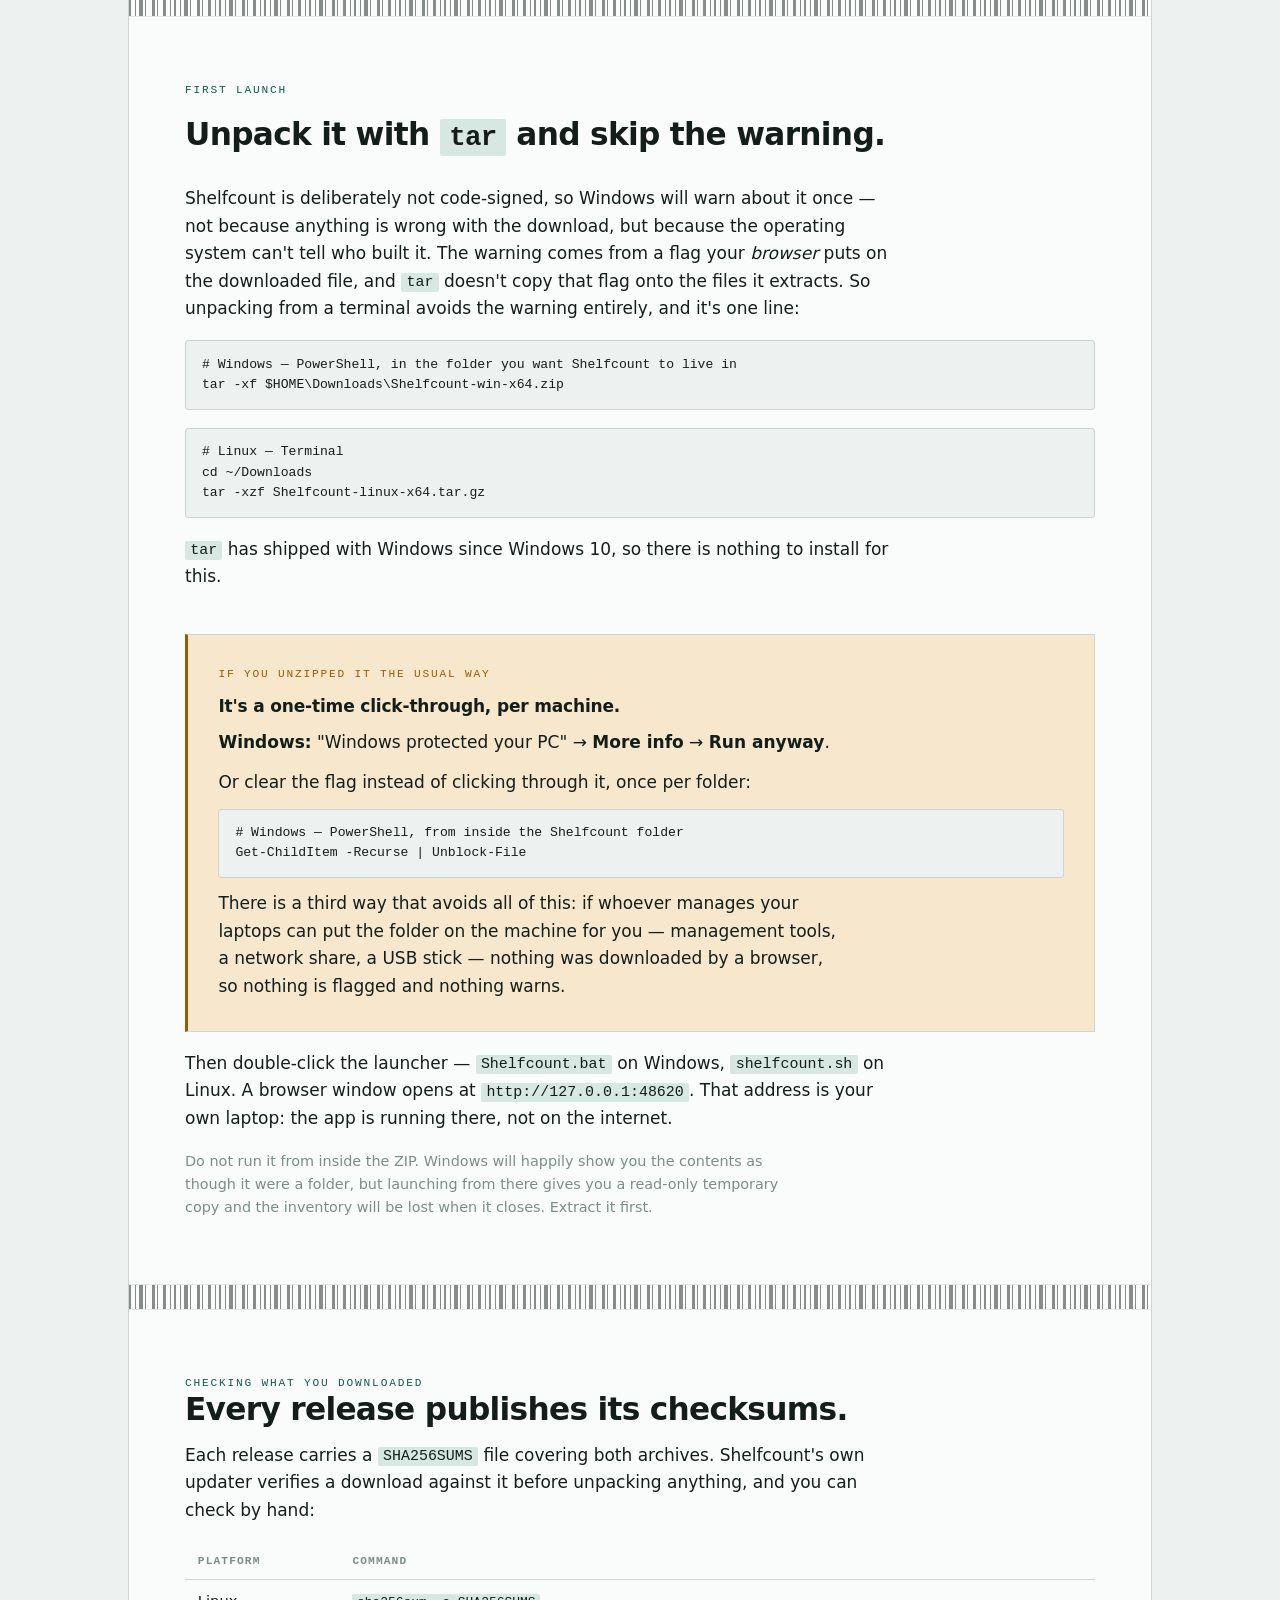
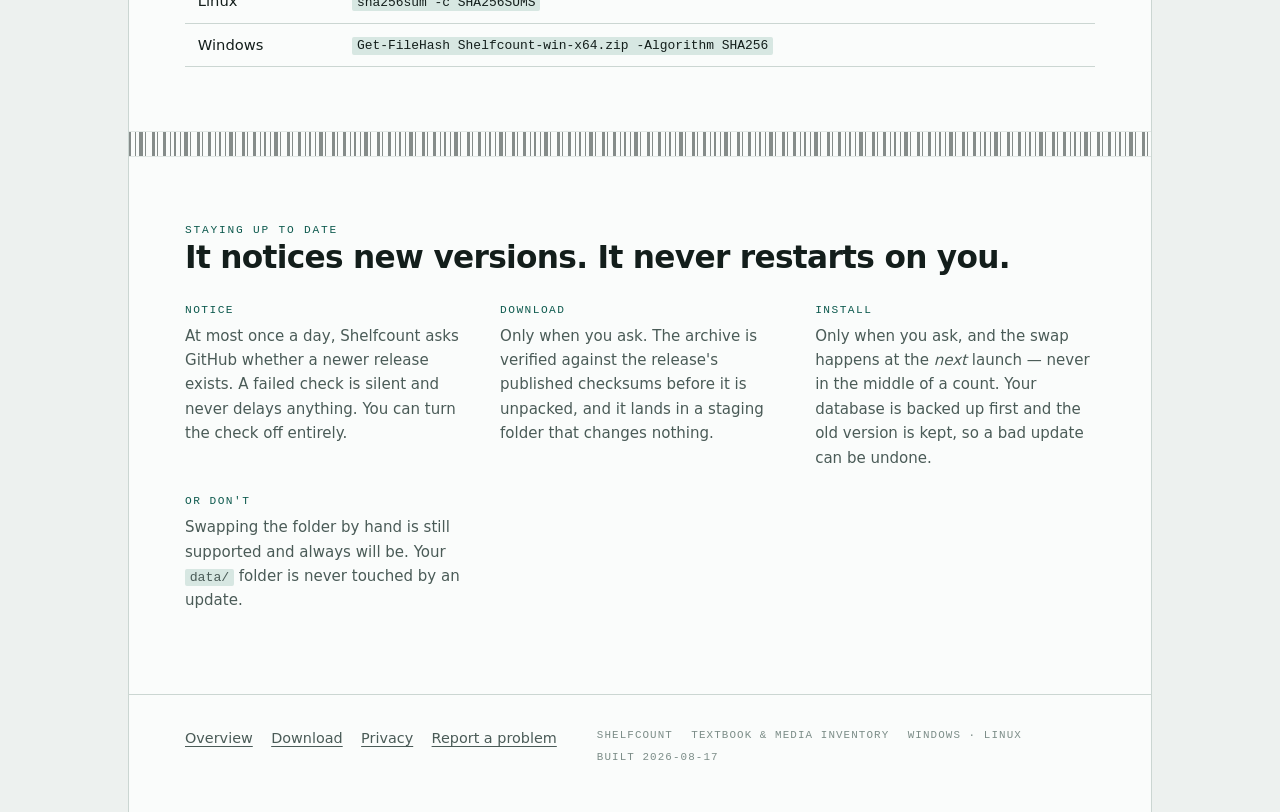
==== commit ce1022ec: "Publish site from evansmith1377/inventory-manager@80e069f" ====
--- a/download.html
+++ b/download.html
@@ -172,7 +172,7 @@
       <span>Shelfcount</span>
       <span>Textbook &amp; media inventory</span>
       <span>Windows · Linux</span>
-      <span>Built 2026-08-14</span>
+      <span>Built 2026-08-17</span>
     </p>
   </footer>
 
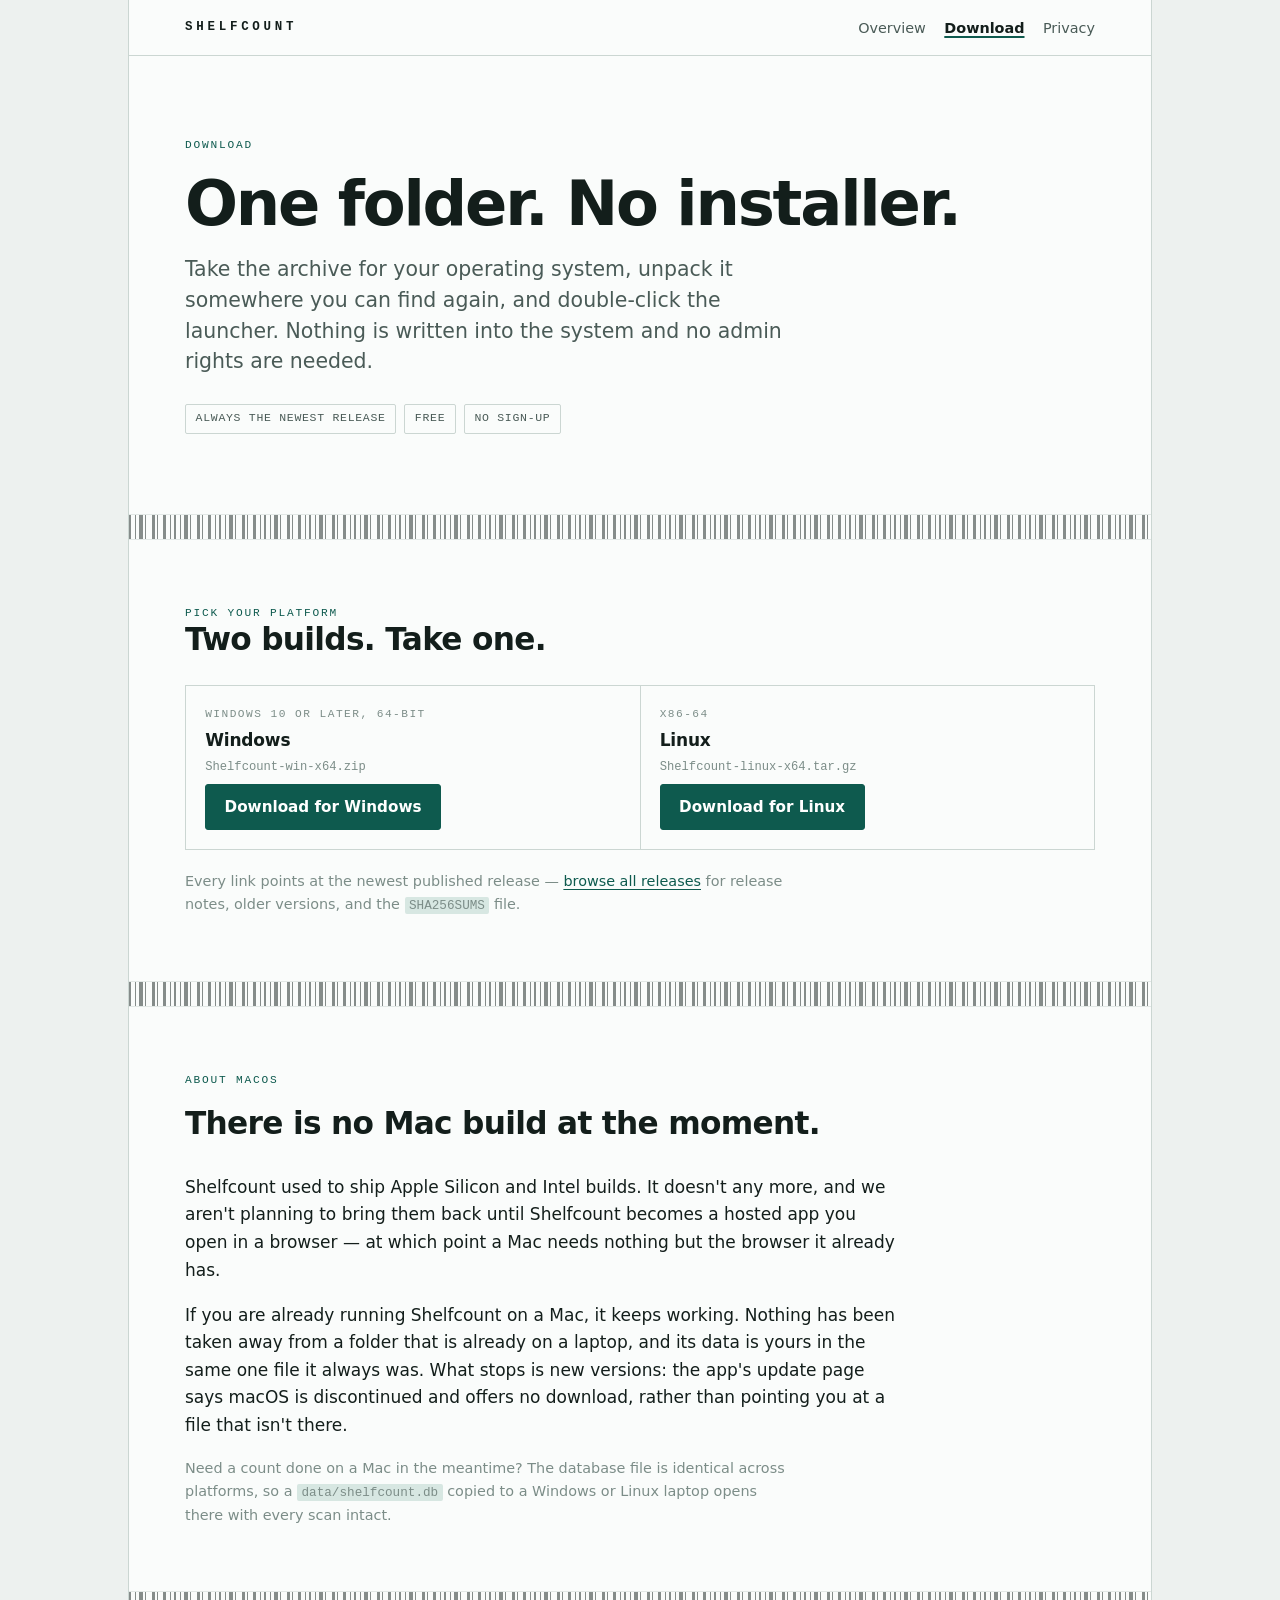
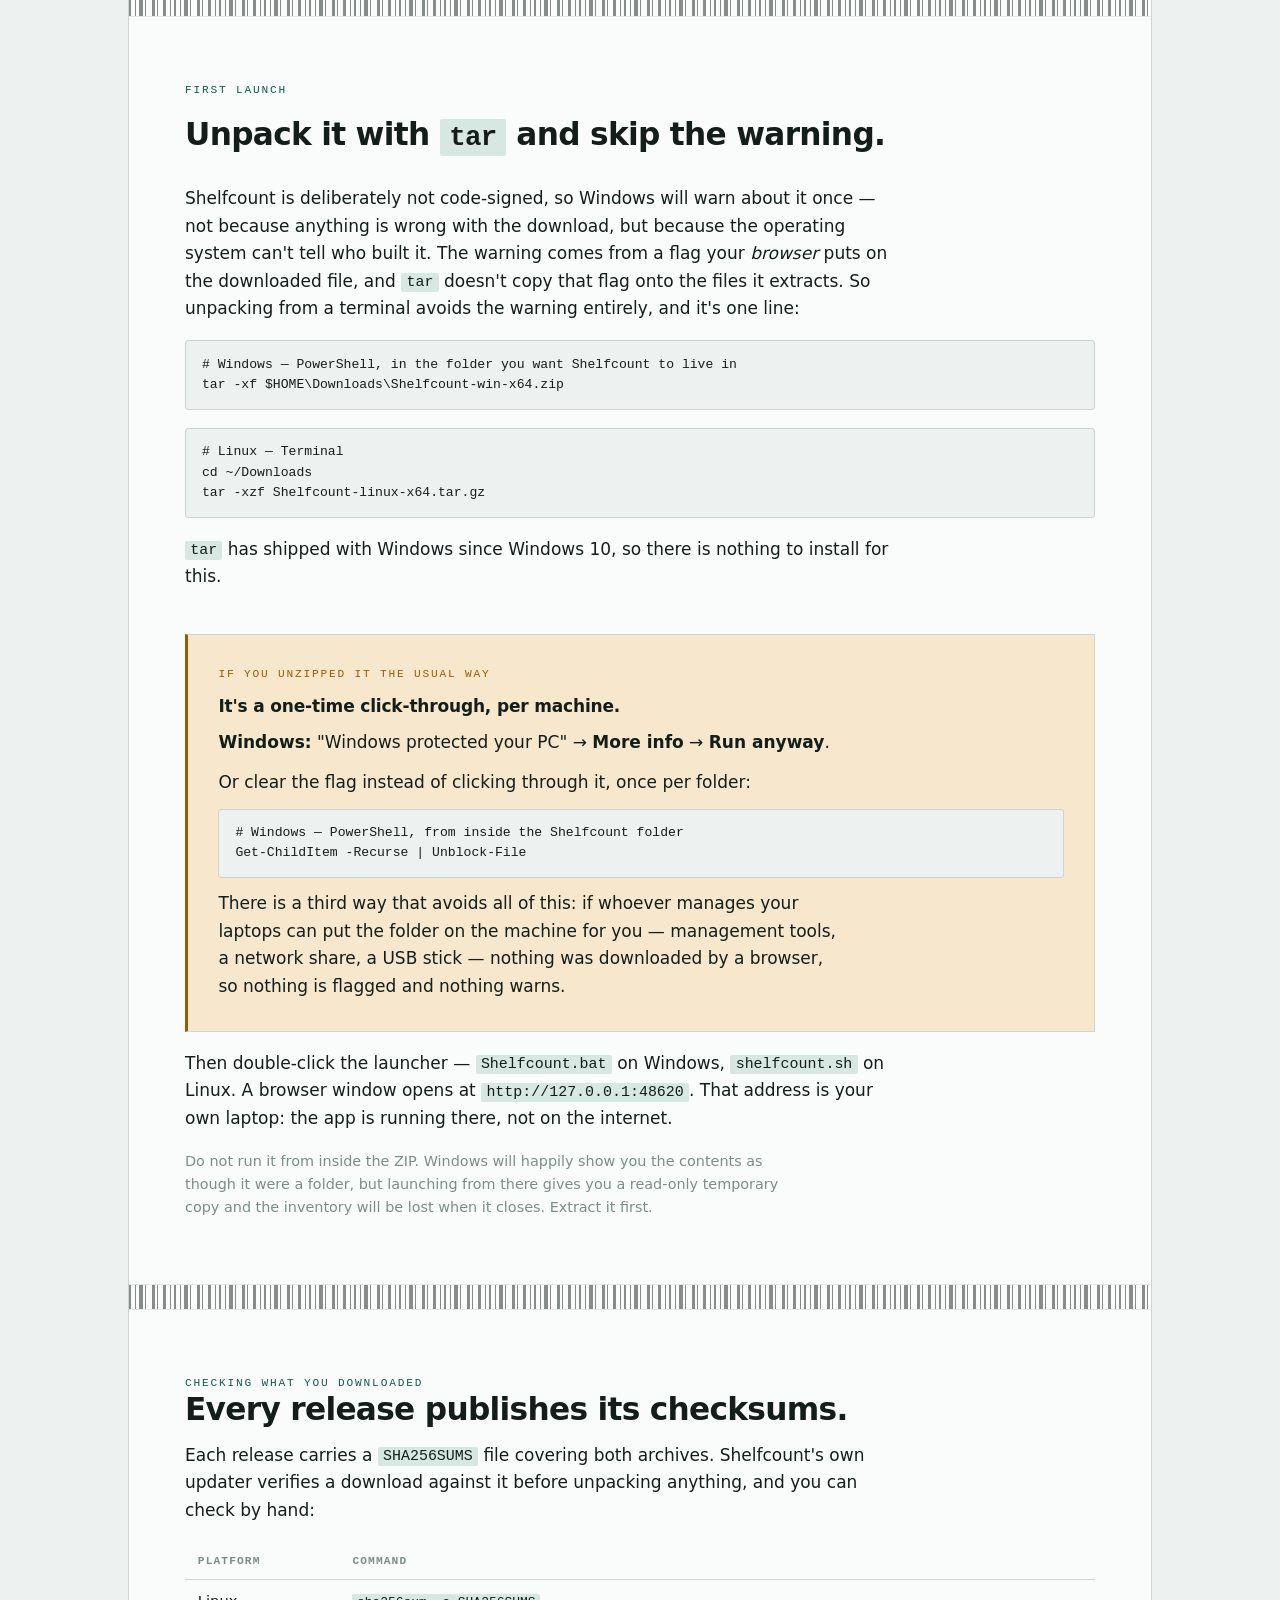
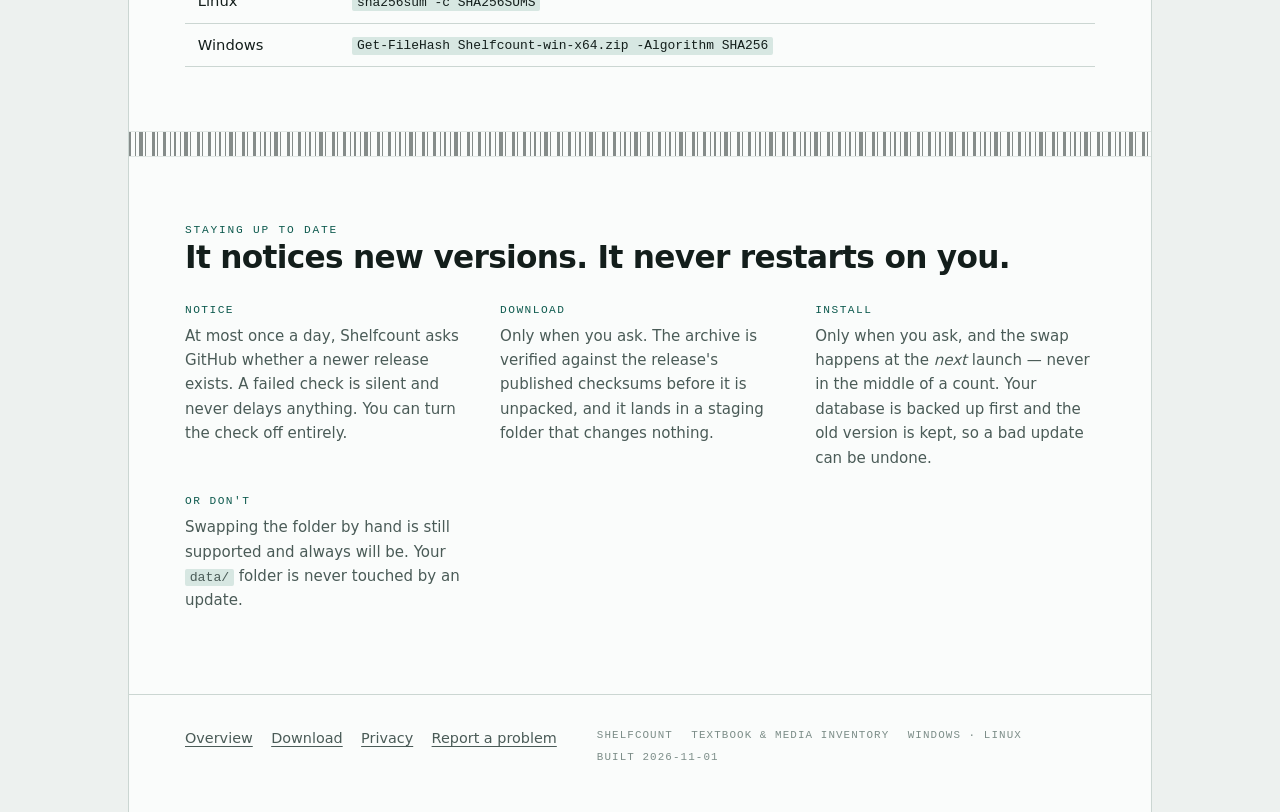
==== commit c6203308: "Publish site from evansmith1377/inventory-manager@8b38a7b" ====
--- a/download.html
+++ b/download.html
@@ -172,7 +172,7 @@
       <span>Shelfcount</span>
       <span>Textbook &amp; media inventory</span>
       <span>Windows · Linux</span>
-      <span>Built 2026-08-17</span>
+      <span>Built 2026-11-01</span>
     </p>
   </footer>
 
